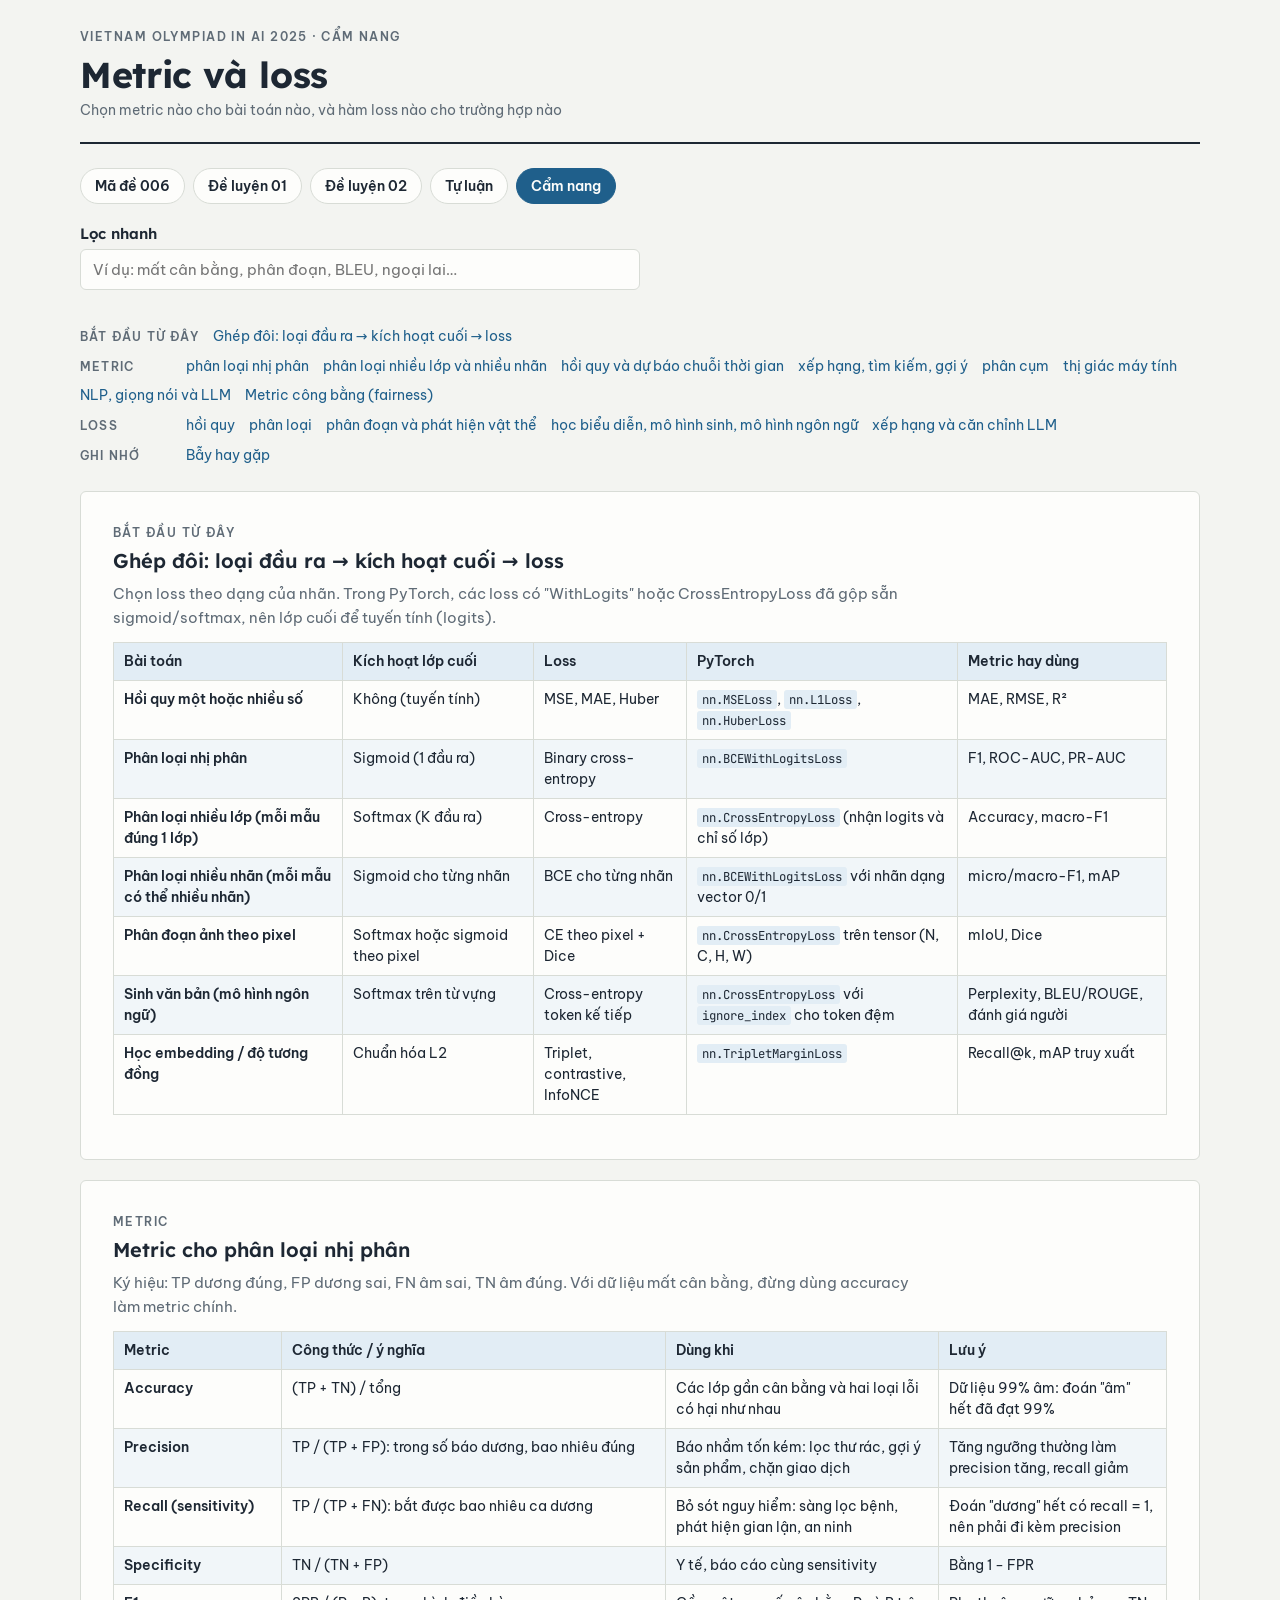
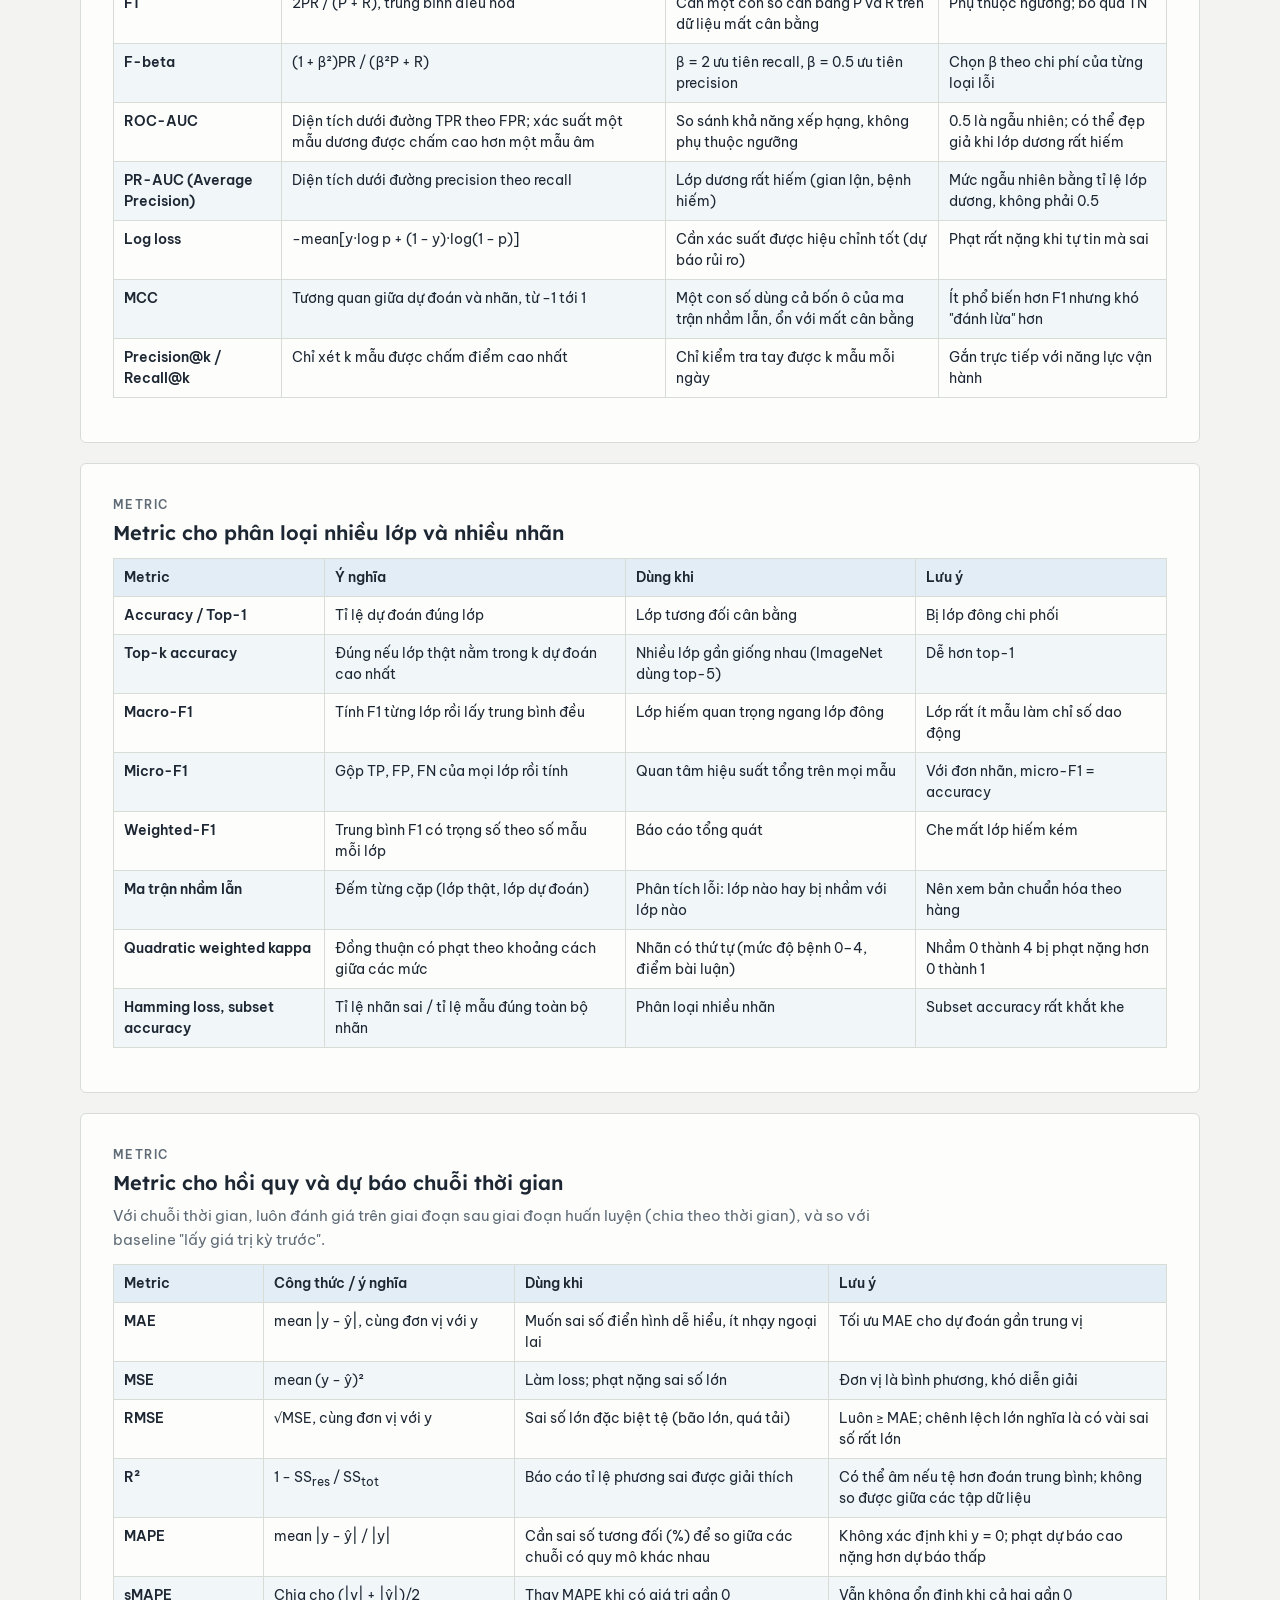
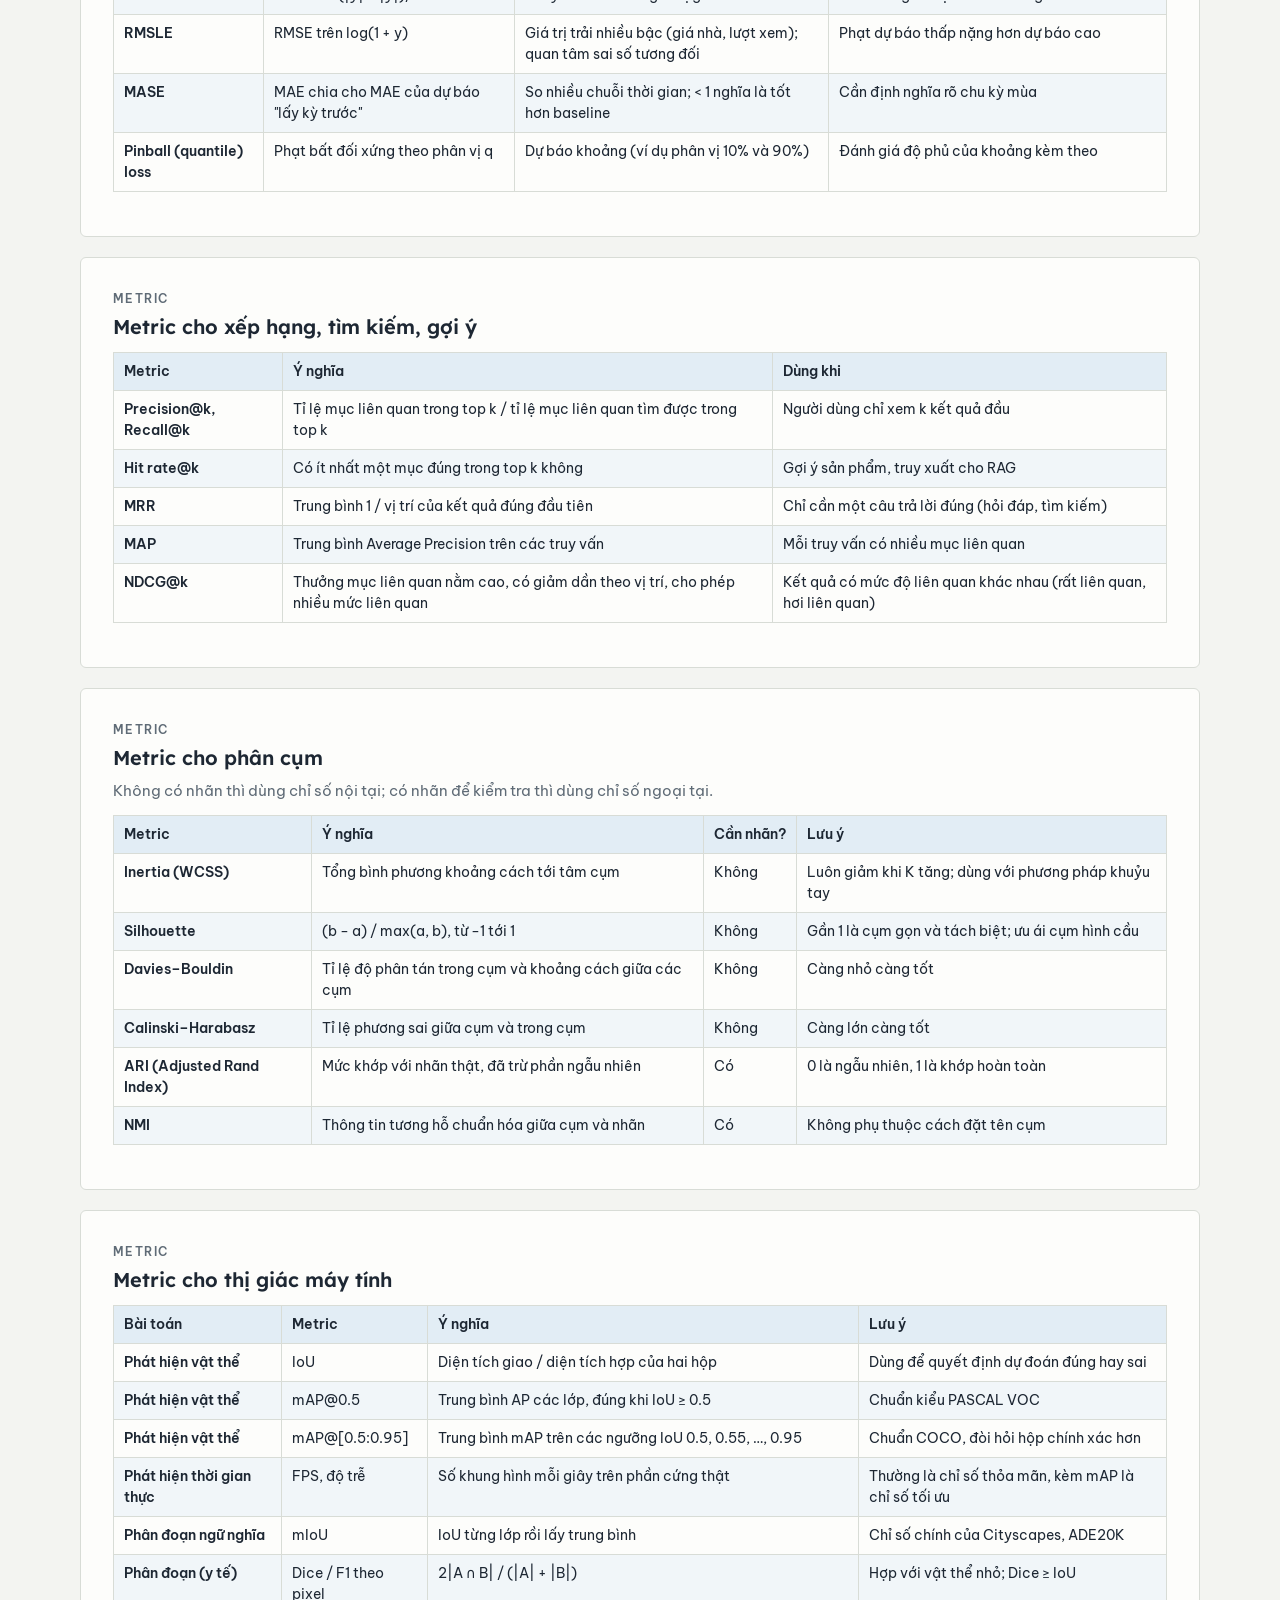
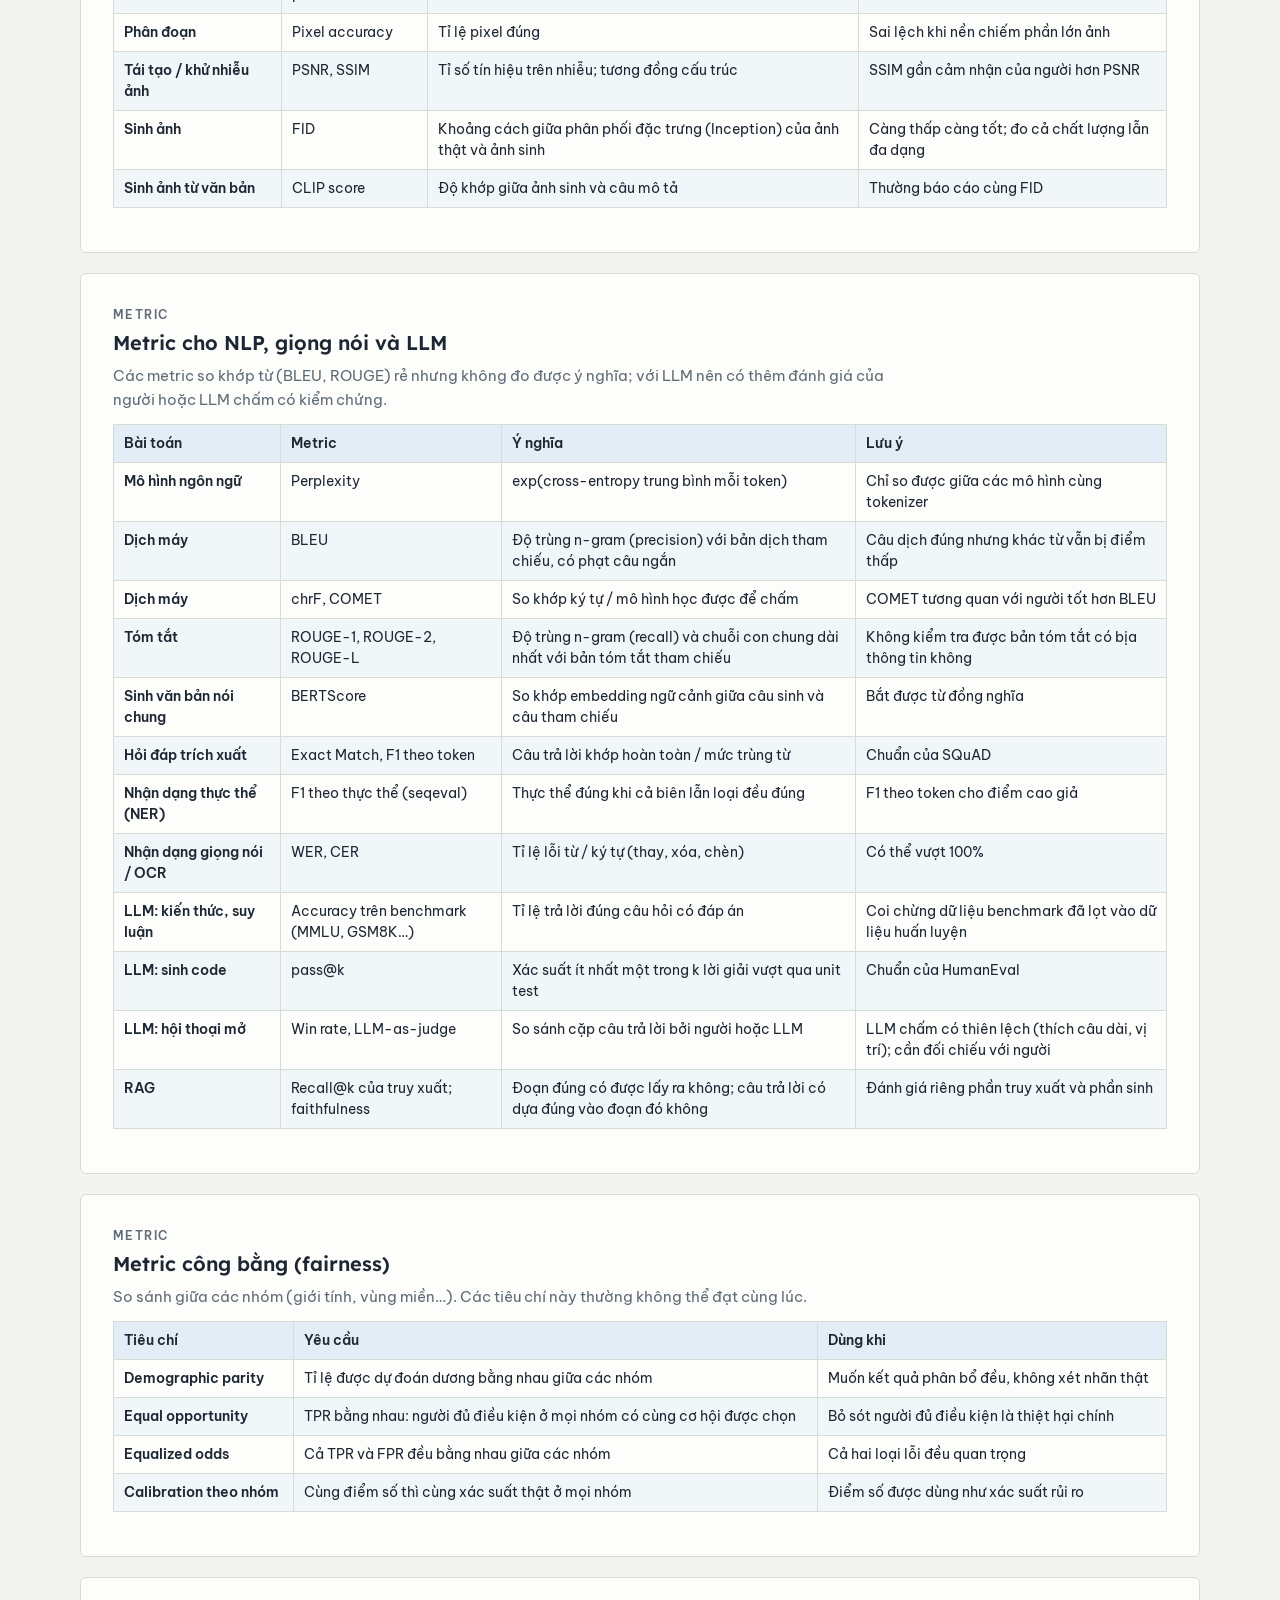
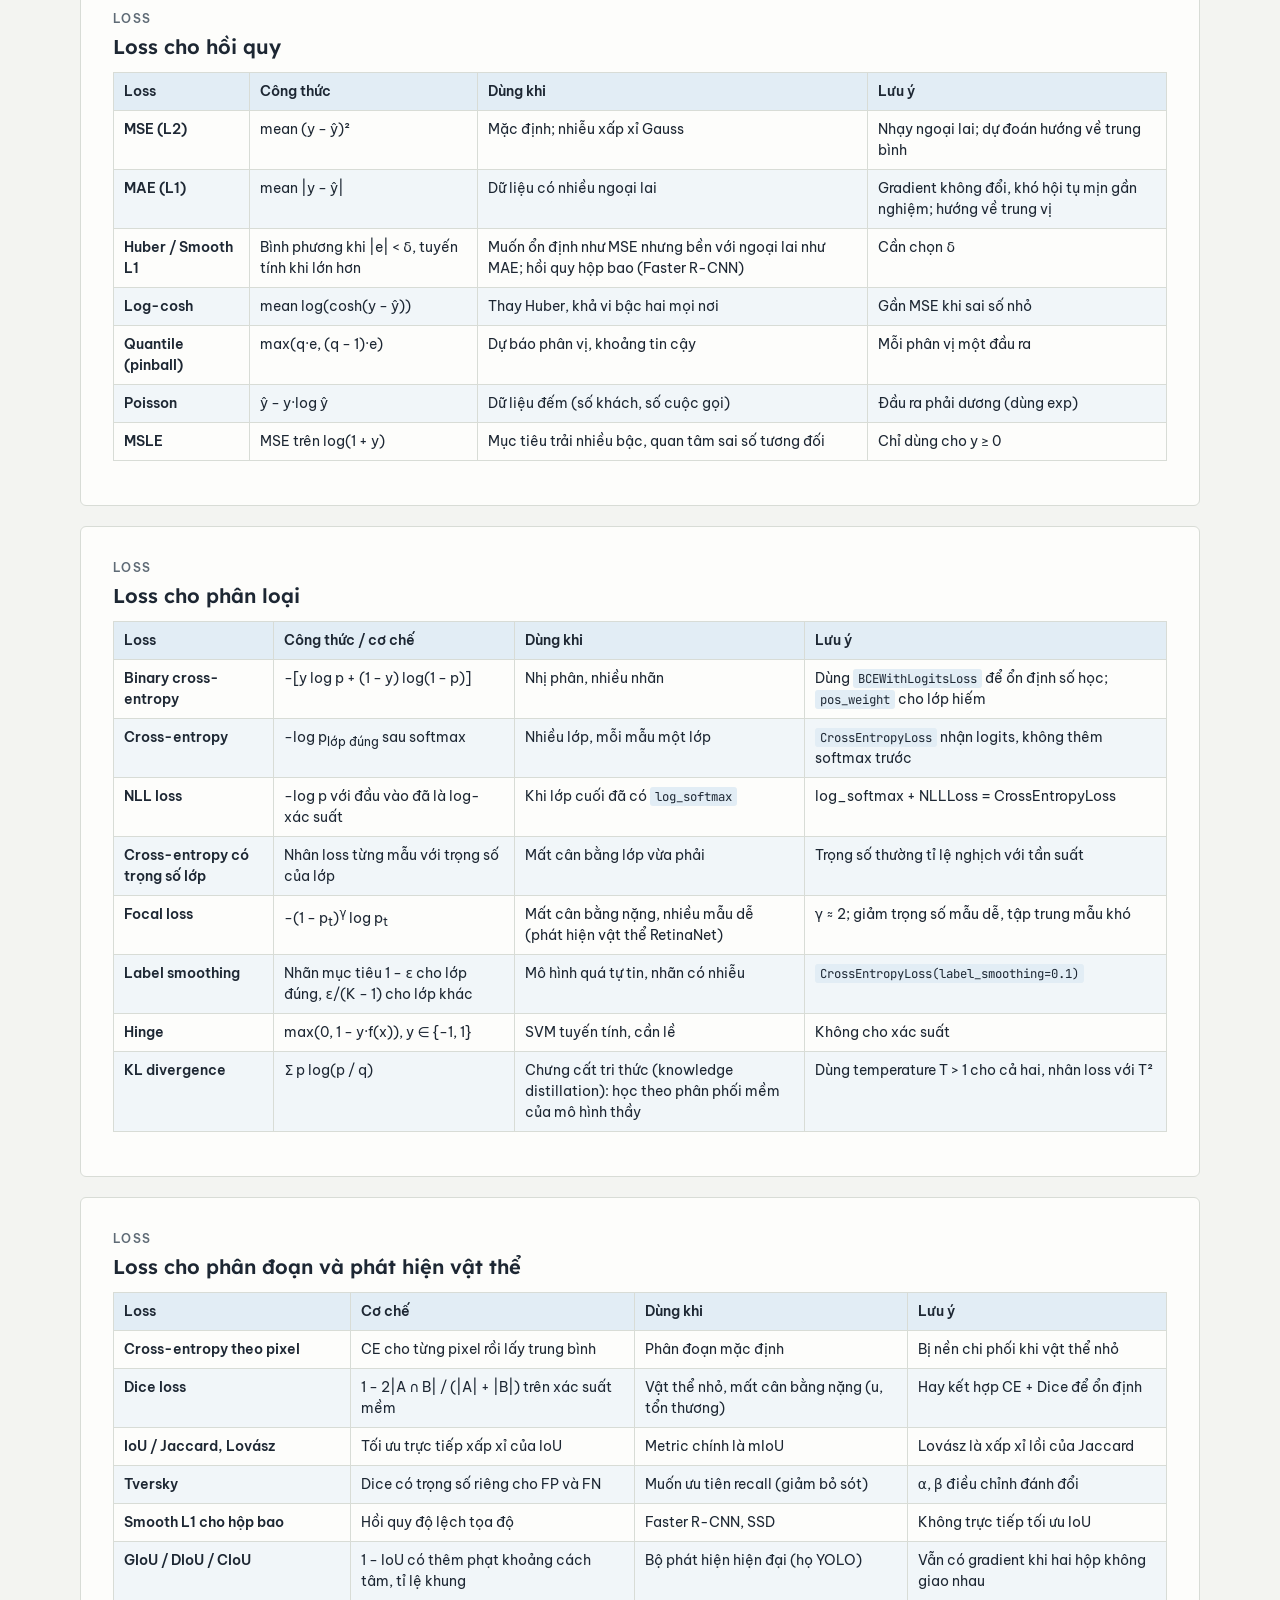
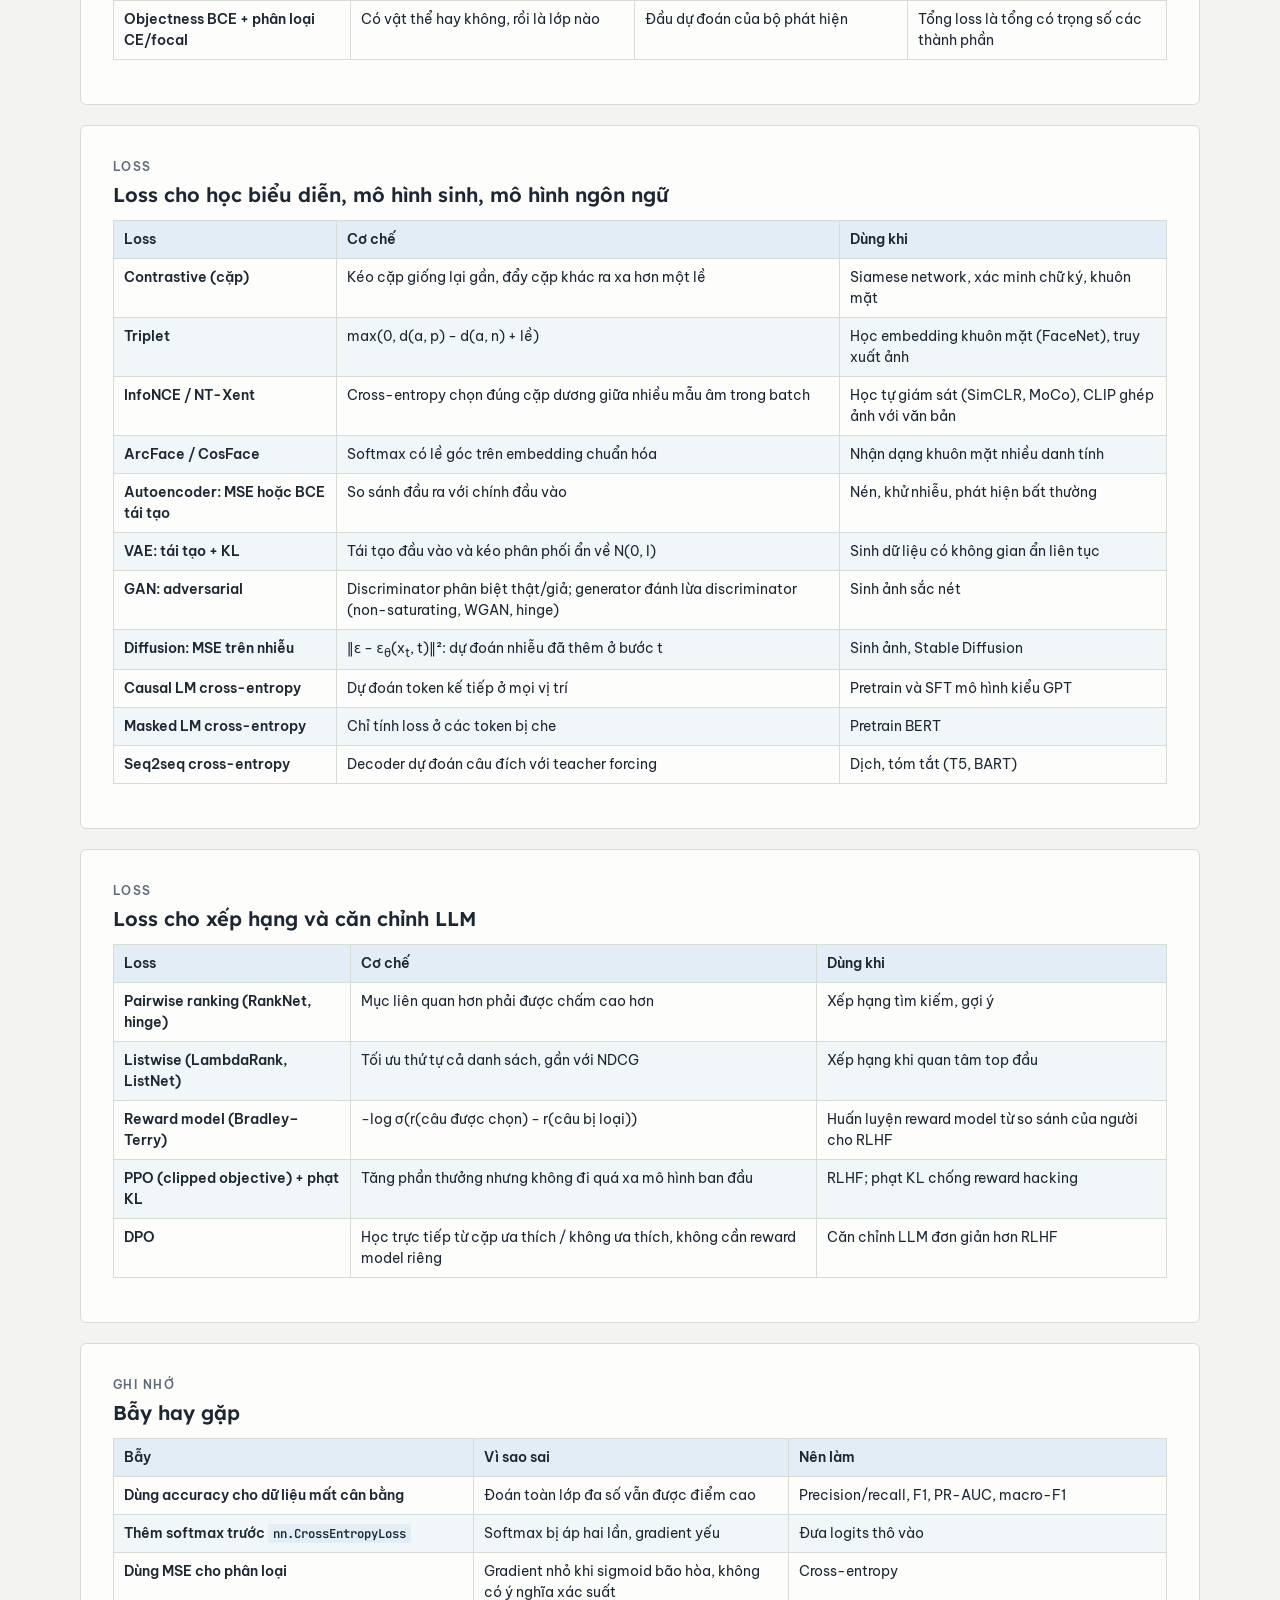
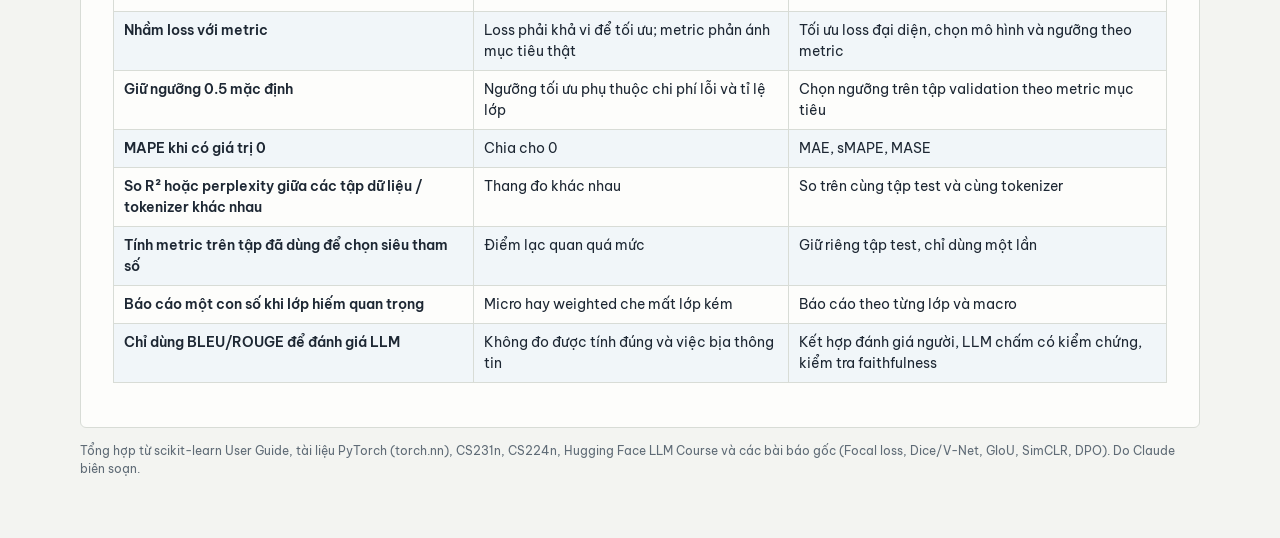
==== docs/camnang.html @ 3d844618 "Add metric and loss cheat sheet page docs/camnang.html lists which metric fits which task (binary an" ====
<!doctype html>
<html lang="vi">
<title>Cẩm nang metric và loss</title>
<meta charset="utf-8">
<meta name="viewport" content="width=device-width, initial-scale=1, viewport-fit=cover">
<link rel="preconnect" href="https://fonts.googleapis.com">
<link rel="preconnect" href="https://fonts.gstatic.com" crossorigin>
<link rel="stylesheet" href="https://fonts.googleapis.com/css2?family=Be+Vietnam+Pro:ital,wght@0,400;0,500;0,600;1,400&family=Lexend:wght@500;600;700&family=JetBrains+Mono:wght@400;600&display=swap">
<link rel="stylesheet" href="style.css">

<div class="wrap">
  <header class="top">
    <div>
      <div class="eyebrow">Vietnam Olympiad in AI 2025 · Cẩm nang</div>
      <h1>Metric và loss</h1>
      <p class="sub">Chọn metric nào cho bài toán nào, và hàm loss nào cho trường hợp nào</p>
    </div>
  </header>

  <nav class="exams" aria-label="Chọn trang">
    <a class="exam" href="index.html#006">Mã đề 006</a>
    <a class="exam" href="index.html#L01">Đề luyện 01</a>
    <a class="exam" href="index.html#L02">Đề luyện 02</a>
    <a class="exam" href="tuluan.html">Tự luận</a>
    <a class="exam essay-link" href="camnang.html" aria-current="page">Cẩm nang</a>
  </nav>

  <div class="cs-tools">
    <label class="label" for="filter">Lọc nhanh</label>
    <input id="filter" type="search" placeholder="Ví dụ: mất cân bằng, phân đoạn, BLEU, ngoại lai…" autocomplete="off">
    <p class="cs-count" id="count" aria-live="polite"></p>
  </div>

  <nav class="toc" id="toc" aria-label="Mục lục"></nav>
  <div id="sections"></div>
  <p class="note">Tổng hợp từ scikit-learn User Guide, tài liệu PyTorch (torch.nn), CS231n, CS224n, Hugging Face LLM Course và các bài báo gốc (Focal loss, Dice/V-Net, GIoU, SimCLR, DPO). Do Claude biên soạn.</p>
</div>

<script src="cheatsheet/data.js"></script>
<script>
(function () {
  var C = window.CHEAT || [];
  var $ = function (id) { return document.getElementById(id); };

  // Table of contents grouped by section group
  var groups = [];
  C.forEach(function (s) { if (groups.indexOf(s.group) === -1) groups.push(s.group); });
  $('toc').innerHTML = groups.map(function (g) {
    return '<div class="toc-row"><span class="toc-group">' + g + '</span>' +
      C.filter(function (s) { return s.group === g; }).map(function (s) {
        return '<a href="#' + s.id + '">' + s.title.replace(/^(Metric|Loss) cho /, '') + '</a>';
      }).join('') + '</div>';
  }).join('');

  $('sections').innerHTML = C.map(function (s) {
    return '<section class="card cs" id="' + s.id + '">' +
      '<div class="eyebrow">' + s.group + '</div><h2>' + s.title + '</h2>' +
      (s.intro ? '<p class="cs-intro">' + s.intro + '</p>' : '') +
      '<div class="tbl"><table><thead><tr>' + s.cols.map(function (c) { return '<th>' + c + '</th>'; }).join('') + '</tr></thead><tbody>' +
      s.rows.map(function (r) { return '<tr>' + r.map(function (c, i) { return i === 0 ? '<th scope="row">' + c + '</th>' : '<td>' + c + '</td>'; }).join('') + '</tr>'; }).join('') +
      '</tbody></table></div></section>';
  }).join('');

  function fold(t) { return t.toLowerCase().normalize('NFD').replace(/[̀-ͯ]/g, '').replace(/đ/g, 'd'); }
  var rows = Array.prototype.slice.call(document.querySelectorAll('.cs tbody tr'));
  rows.forEach(function (r) { r.dataset.text = fold(r.textContent); });

  function apply() {
    var q = fold($('filter').value.trim()), shown = 0;
    rows.forEach(function (r) { var ok = !q || r.dataset.text.indexOf(q) !== -1; r.hidden = !ok; if (ok) shown++; });
    Array.prototype.forEach.call(document.querySelectorAll('.cs'), function (sec) {
      sec.hidden = !!q && !sec.querySelector('tbody tr:not([hidden])');
    });
    $('toc').hidden = !!q;
    $('count').textContent = q ? (shown ? shown + ' dòng khớp' : 'Không có dòng nào khớp. Thử từ khóa ngắn hơn.') : '';
  }
  $('filter').addEventListener('input', apply);
})();
</script>
</html>
---- docs/style.css ----
/* Layout: question sheet on the left, OMR-style answer sheet (phiếu trả lời) docked on the right; stacks on phones. */
:root {
  --bg: #f3f4f1;
  --paper: #fdfdfb;
  --ink: #1d2733;
  --muted: #5f6b76;
  --line: #d8dcd6;
  --accent: #1f5f8b;
  --accent-soft: #e2edf5;
  --ok: #1e7a4c;
  --ok-soft: #e0f2e8;
  --bad: #b3362f;
  --bad-soft: #f8e3e0;
  --warn: #a8660b;
  --warn-soft: #f8ecd7;
  --figure: #ffffff;
  --font-display: "Lexend", "Be Vietnam Pro", system-ui, sans-serif;
  --font-body: "Be Vietnam Pro", system-ui, -apple-system, "Segoe UI", sans-serif;
  --font-mono: "JetBrains Mono", ui-monospace, "SFMono-Regular", Menlo, monospace;
}
@media (prefers-color-scheme: dark) {
  :root:not([data-theme="light"]) {
    --bg: #12171c; --paper: #1a2128; --ink: #e4e8ea; --muted: #97a3ad; --line: #2e3842;
    --accent: #6fb0dd; --accent-soft: #1d3446; --ok: #5cc68d; --ok-soft: #173326;
    --bad: #f07f76; --bad-soft: #3a1f1d; --warn: #e2a64b; --warn-soft: #3a2c16; --figure: #f4f4f2; color-scheme: dark;
  }
}
:root[data-theme="dark"] {
  --bg: #12171c; --paper: #1a2128; --ink: #e4e8ea; --muted: #97a3ad; --line: #2e3842;
  --accent: #6fb0dd; --accent-soft: #1d3446; --ok: #5cc68d; --ok-soft: #173326;
  --bad: #f07f76; --bad-soft: #3a1f1d; --warn: #e2a64b; --warn-soft: #3a2c16; --figure: #f4f4f2; color-scheme: dark;
}
* { box-sizing: border-box; }
[hidden] { display: none !important; }
img { max-width: 100%; }
body {
  margin: 0; background: var(--bg); color: var(--ink);
  font: 16px/1.6 var(--font-body);
  padding-inline: 16px; padding-block: 0 48px;
}
.wrap { max-width: 1120px; margin: 0 auto; }

header.top {
  display: flex; flex-wrap: wrap; align-items: flex-end; justify-content: space-between; gap: 16px;
  padding-block: 28px 20px; border-bottom: 2px solid var(--ink); margin-bottom: 24px;
}
.eyebrow { font: 600 12px/1.5 var(--font-body); letter-spacing: .12em; text-transform: uppercase; color: var(--muted); }
h1 { font: 700 clamp(26px, 4vw, 36px)/1.15 var(--font-display); margin: 8px 0 4px; text-wrap: balance; letter-spacing: -.01em; }
.sub { color: var(--muted); font-size: 14px; margin: 0; }
.stats { display: flex; gap: 20px; font-variant-numeric: tabular-nums; }
.stat { display: grid; gap: 2px; }
.stat b { font: 600 24px/1 var(--font-display); }
.stat span { font-size: 12px; color: var(--muted); letter-spacing: .04em; }
.stat.ok b { color: var(--ok); } .stat.bad b { color: var(--bad); }

.layout { display: grid; grid-template-columns: minmax(0, 1fr) 300px; gap: 28px; align-items: start; }
@media (max-width: 860px) { .layout { grid-template-columns: minmax(0, 1fr); } }

/* Question */
.card { background: var(--paper); border: 1px solid var(--line); border-radius: 6px; padding: clamp(18px, 3vw, 32px); min-width: 0; }
.qhead { display: flex; align-items: baseline; justify-content: space-between; gap: 12px; margin-bottom: 14px; }
.qnum { font: 700 22px/1 var(--font-display); color: var(--accent); }
.qnum small { font: 500 14px var(--font-body); color: var(--muted); margin-left: 6px; }
.qtext { font-size: 17px; max-width: 68ch; }
.qtext ol, .qtext ul { padding-left: 1.4em; margin: .5em 0; }
.qtext figure { margin: 14px 0; }
.qtext img, .opt img { display: block; background: var(--figure); border-radius: 4px; padding: 6px; max-width: 100%; height: auto; }
.qtext pre { font: 14px/1.5 var(--font-mono); background: var(--accent-soft); padding: 12px 14px; border-radius: 4px; overflow-x: auto; }
code { font-family: var(--font-mono); font-size: .88em; background: var(--accent-soft); padding: 1px 5px; border-radius: 3px; }
.formula { text-align: center; font-size: 18px; margin: 12px 0; }
.frac { display: inline-flex; flex-direction: column; vertical-align: middle; text-align: center; font-size: .9em; margin: 0 2px; }
.frac > span:first-child { border-bottom: 1px solid currentColor; padding: 0 3px; }
.tbl { overflow-x: auto; margin: 12px 0; }
table { border-collapse: collapse; font-variant-numeric: tabular-nums; font-size: 15px; }
th, td { border: 1px solid var(--line); padding: 5px 12px; text-align: center; }
th { background: var(--accent-soft); font-weight: 600; }

.opts { display: grid; gap: 10px; margin-top: 20px; }
.opt {
  display: grid; grid-template-columns: 34px minmax(0, 1fr); gap: 12px; align-items: start;
  width: 100%; text-align: left; font: inherit; color: inherit; cursor: pointer;
  background: var(--paper); border: 1.5px solid var(--line); border-radius: 6px; padding: 10px 14px;
  transition: border-color .15s, background-color .15s;
}
.opt:hover:not(:disabled) { border-color: var(--accent); }
.opt:focus-visible { outline: 3px solid var(--accent); outline-offset: 2px; }
.opt:disabled { cursor: default; }
.bubble {
  width: 30px; height: 30px; border-radius: 50%; border: 1.5px solid var(--muted);
  display: grid; place-items: center; font: 600 14px var(--font-display); color: var(--muted);
}
.opt .body { padding-top: 3px; min-width: 0; }
.opt.correct { border-color: var(--ok); background: var(--ok-soft); }
.opt.correct .bubble { background: var(--ok); border-color: var(--ok); color: var(--paper); }
.opt.wrong { border-color: var(--bad); background: var(--bad-soft); }
.opt.wrong .bubble { background: var(--bad); border-color: var(--bad); color: var(--paper); }
.opt.dim { opacity: .55; }
.opt.picked { border-color: var(--accent); background: var(--accent-soft); }
.opt.picked .bubble { background: var(--accent); border-color: var(--accent); color: var(--paper); }
.opt.missed { border-style: dashed; background: transparent; }
.opt.missed .bubble { background: transparent; color: var(--ok); }
.opt .tag { display: block; font-size: 12px; font-weight: 600; color: var(--ok); margin-top: 2px; }
.multi-hint { font-size: 14px; color: var(--muted); margin: 16px 0 -8px; }
.submit-row { display: flex; justify-content: flex-end; margin-top: 12px; }
.verdict.part h3 { color: var(--warn); }
.cell.part { background: var(--warn); border-color: var(--warn); color: var(--paper); }
.legend .lpart { background: var(--warn); border-color: var(--warn); }

.verdict { margin-top: 20px; border-top: 1px dashed var(--line); padding-top: 18px; }
.verdict h3 { font: 600 17px/1.3 var(--font-display); margin: 0 0 8px; display: flex; align-items: center; gap: 8px; }
.verdict.ok h3 { color: var(--ok); } .verdict.bad h3 { color: var(--bad); }
.verdict .ans { font-weight: 600; }
.verdict p { margin: 0; max-width: 68ch; }
.verdict p.src { margin-top: 10px; font-size: 13px; color: var(--muted); }
.exams { display: flex; flex-wrap: wrap; gap: 8px; margin-bottom: 20px; }
.exam {
  font: 600 14px var(--font-body); padding: 8px 14px; border-radius: 999px; cursor: pointer;
  border: 1.5px solid var(--line); background: var(--paper); color: var(--ink);
}
.exam:hover { border-color: var(--accent); }
.exam[aria-pressed="true"] { background: var(--accent); border-color: var(--accent); color: var(--paper); }
.exam:focus-visible { outline: 3px solid var(--accent); outline-offset: 2px; }

.nav { display: flex; flex-wrap: wrap; justify-content: space-between; gap: 10px; margin-top: 24px; }
.btn {
  font: 600 14px var(--font-body); padding: 10px 18px; border-radius: 6px; cursor: pointer;
  border: 1.5px solid var(--ink); background: transparent; color: var(--ink);
}
.btn.primary { background: var(--ink); color: var(--paper); }
.btn:disabled { opacity: .35; cursor: default; }
.btn:focus-visible { outline: 3px solid var(--accent); outline-offset: 2px; }
.hint { font-size: 12px; color: var(--muted); margin-top: 14px; }
kbd { font: 600 11px var(--font-mono); border: 1px solid var(--line); border-bottom-width: 2px; border-radius: 3px; padding: 0 4px; }

/* Answer sheet */
aside.sheet { position: sticky; top: calc(env(safe-area-inset-top, 0px) + 16px); background: var(--paper); border: 1px solid var(--line); border-radius: 6px; padding: 18px; }
@media (max-width: 860px) { aside.sheet { position: static; } }
.sheet h2 { font: 600 15px var(--font-display); margin: 0 0 4px; }
.sheet .sub { margin-bottom: 12px; }
.grid { display: grid; grid-template-columns: repeat(10, minmax(0, 1fr)); gap: 4px; }
.cell {
  aspect-ratio: 1; max-width: 100%; border-radius: 50%; border: 1.2px solid var(--line); background: transparent;
  font: 500 10px/1 var(--font-mono); color: var(--muted); cursor: pointer; padding: 0;
  font-variant-numeric: tabular-nums;
}
.cell:hover { border-color: var(--accent); color: var(--ink); }
.cell:focus-visible { outline: 2px solid var(--accent); outline-offset: 1px; }
.cell.ok { background: var(--ok); border-color: var(--ok); color: var(--paper); }
.cell.bad { background: var(--bad); border-color: var(--bad); color: var(--paper); }
.cell.cur { box-shadow: 0 0 0 2px var(--paper), 0 0 0 4px var(--accent); }
.cell.hide { opacity: .15; }
.legend { display: flex; flex-wrap: wrap; gap: 12px; font-size: 12px; color: var(--muted); margin-top: 12px; }
.legend i { display: inline-block; width: 10px; height: 10px; border-radius: 50%; margin-right: 5px; vertical-align: -1px; border: 1px solid var(--line); }
.legend .lok { background: var(--ok); border-color: var(--ok); } .legend .lbad { background: var(--bad); border-color: var(--bad); }
.tools { display: grid; gap: 8px; margin-top: 16px; }
.tools label { display: flex; gap: 8px; align-items: center; font-size: 14px; cursor: pointer; }
.tools .btn { width: 100%; }
.confirm { display: grid; gap: 8px; font-size: 13px; background: var(--bad-soft); padding: 10px; border-radius: 6px; }
.confirm div { display: flex; gap: 8px; }
.confirm .btn { padding: 6px 10px; }
.note { font-size: 12px; color: var(--muted); margin-top: 14px; line-height: 1.5; }
@media (prefers-reduced-motion: reduce) { * { transition: none !important; } }
.exam-group { display: contents; }
a.exam { text-decoration: none; display: inline-flex; align-items: center; }
.essay-link { border-style: dashed; }

/* Essay page */
.exam[aria-current="page"] { background: var(--accent); border-color: var(--accent); color: var(--paper); border-style: solid; }
.qhead .time { font-size: 13px; color: var(--muted); }
.etitle { font: 600 21px/1.3 var(--font-display); margin: 0 0 10px; text-wrap: balance; }
.label { display: block; font: 600 15px var(--font-display); margin: 22px 0 8px; }
.label .score { color: var(--accent); margin-left: 6px; }
.tasks { margin: 0; padding-left: 1.4em; display: grid; gap: 4px; max-width: 68ch; }
textarea {
  width: 100%; font: 15px/1.6 var(--font-body); color: var(--ink); background: var(--bg);
  border: 1.5px solid var(--line); border-radius: 6px; padding: 12px 14px; resize: vertical; min-height: 220px;
}
textarea:focus-visible { outline: 3px solid var(--accent); outline-offset: 1px; border-color: var(--accent); }
.meta { display: flex; justify-content: space-between; gap: 12px; font-size: 13px; color: var(--muted); margin-top: 6px; font-variant-numeric: tabular-nums; }
.reveal { border-top: 1px dashed var(--line); margin-top: 20px; }
.rubric { list-style: none; padding: 0; margin: 0; display: grid; gap: 8px; }
.rubric li { display: grid; grid-template-columns: 22px minmax(0, 1fr); gap: 10px; align-items: start; background: var(--accent-soft); border-radius: 6px; padding: 10px 12px; }
.rubric input { width: 18px; height: 18px; margin: 3px 0 0; accent-color: var(--accent); }
.rubric label { cursor: pointer; font-size: 15px; }
.model { max-width: 68ch; }
.model h4 { font: 600 15px var(--font-display); margin: 16px 0 4px; color: var(--accent); }
.model p { margin: 0; }
.reveal .src { font-size: 13px; color: var(--muted); margin-top: 14px; }
.elist { list-style: none; padding: 0; margin: 0; display: grid; gap: 6px; }
.eitem {
  width: 100%; text-align: left; display: grid; gap: 2px; padding: 8px 10px; cursor: pointer;
  font: inherit; color: var(--ink); background: transparent; border: 1.5px solid var(--line); border-radius: 6px;
}
.eitem:hover { border-color: var(--accent); }
.eitem:focus-visible { outline: 2px solid var(--accent); outline-offset: 1px; }
.eitem.cur { border-color: var(--accent); background: var(--accent-soft); }
.ename { font-size: 14px; font-weight: 500; }
.estate { font-size: 12px; color: var(--muted); }

/* Cheat sheet page */
.cs-tools { display: grid; gap: 6px; max-width: 560px; margin-bottom: 16px; }
.cs-tools .label { margin: 0; }
.cs-tools input {
  font: 15px var(--font-body); color: var(--ink); background: var(--paper);
  border: 1.5px solid var(--line); border-radius: 6px; padding: 10px 12px; width: 100%;
}
.cs-tools input:focus-visible { outline: 3px solid var(--accent); outline-offset: 1px; border-color: var(--accent); }
.cs-count { margin: 0; font-size: 13px; color: var(--muted); min-height: 1em; }
.toc { display: grid; gap: 8px; margin-bottom: 24px; }
.toc-row { display: flex; flex-wrap: wrap; gap: 6px 14px; align-items: baseline; font-size: 14px; }
.toc-group { font: 600 12px var(--font-body); letter-spacing: .1em; text-transform: uppercase; color: var(--muted); min-width: 92px; }
.toc a { color: var(--accent); text-decoration: none; }
.toc a:hover { text-decoration: underline; }
#sections { display: grid; gap: 20px; }
.cs { scroll-margin-top: 16px; }
.cs h2 { font: 600 20px/1.3 var(--font-display); margin: 6px 0 8px; text-wrap: balance; }
.cs-intro { margin: 0 0 6px; color: var(--muted); font-size: 15px; max-width: 80ch; }
.cs table { width: 100%; font-size: 14px; min-width: 640px; }
.cs th, .cs td { text-align: left; vertical-align: top; padding: 8px 10px; line-height: 1.5; }
.cs thead th { white-space: nowrap; }
.cs tbody th { font-weight: 600; background: transparent; min-width: 120px; }
.cs tbody tr:nth-child(even) { background: color-mix(in srgb, var(--accent-soft) 45%, transparent); }
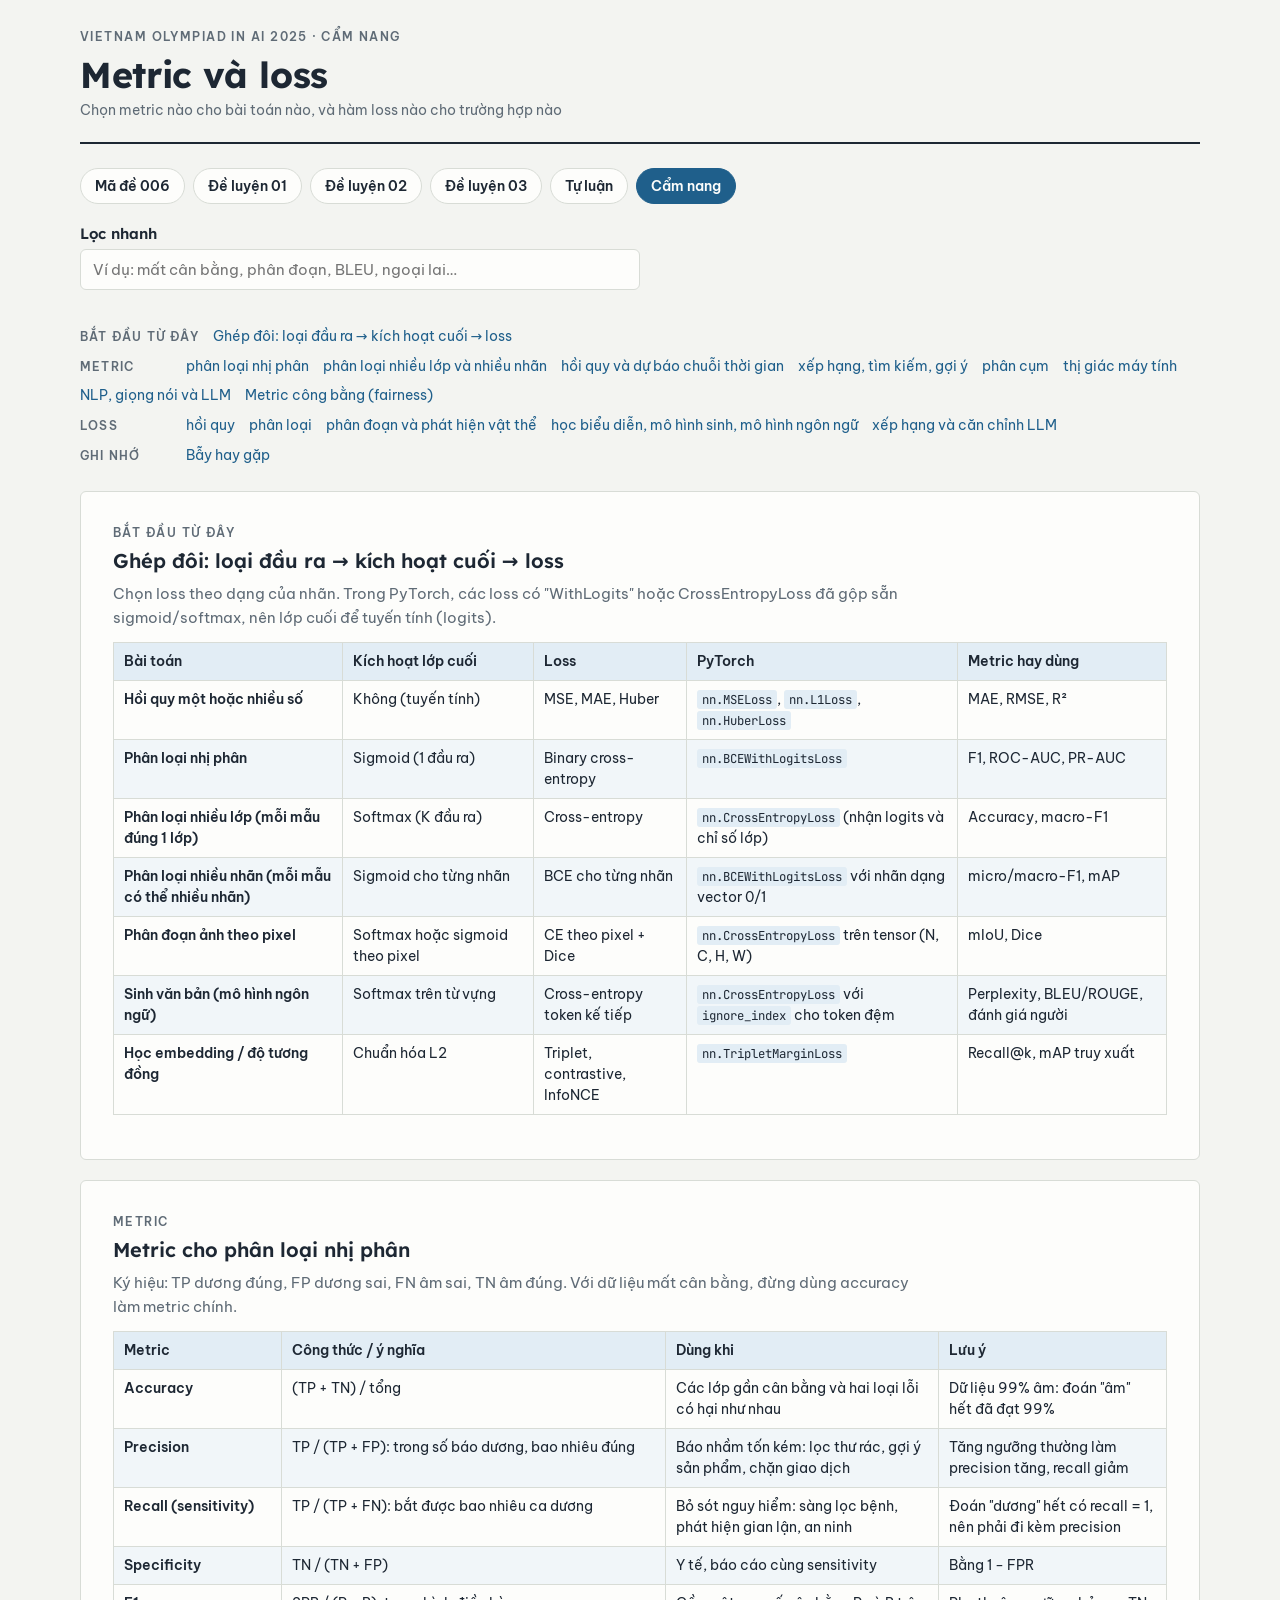
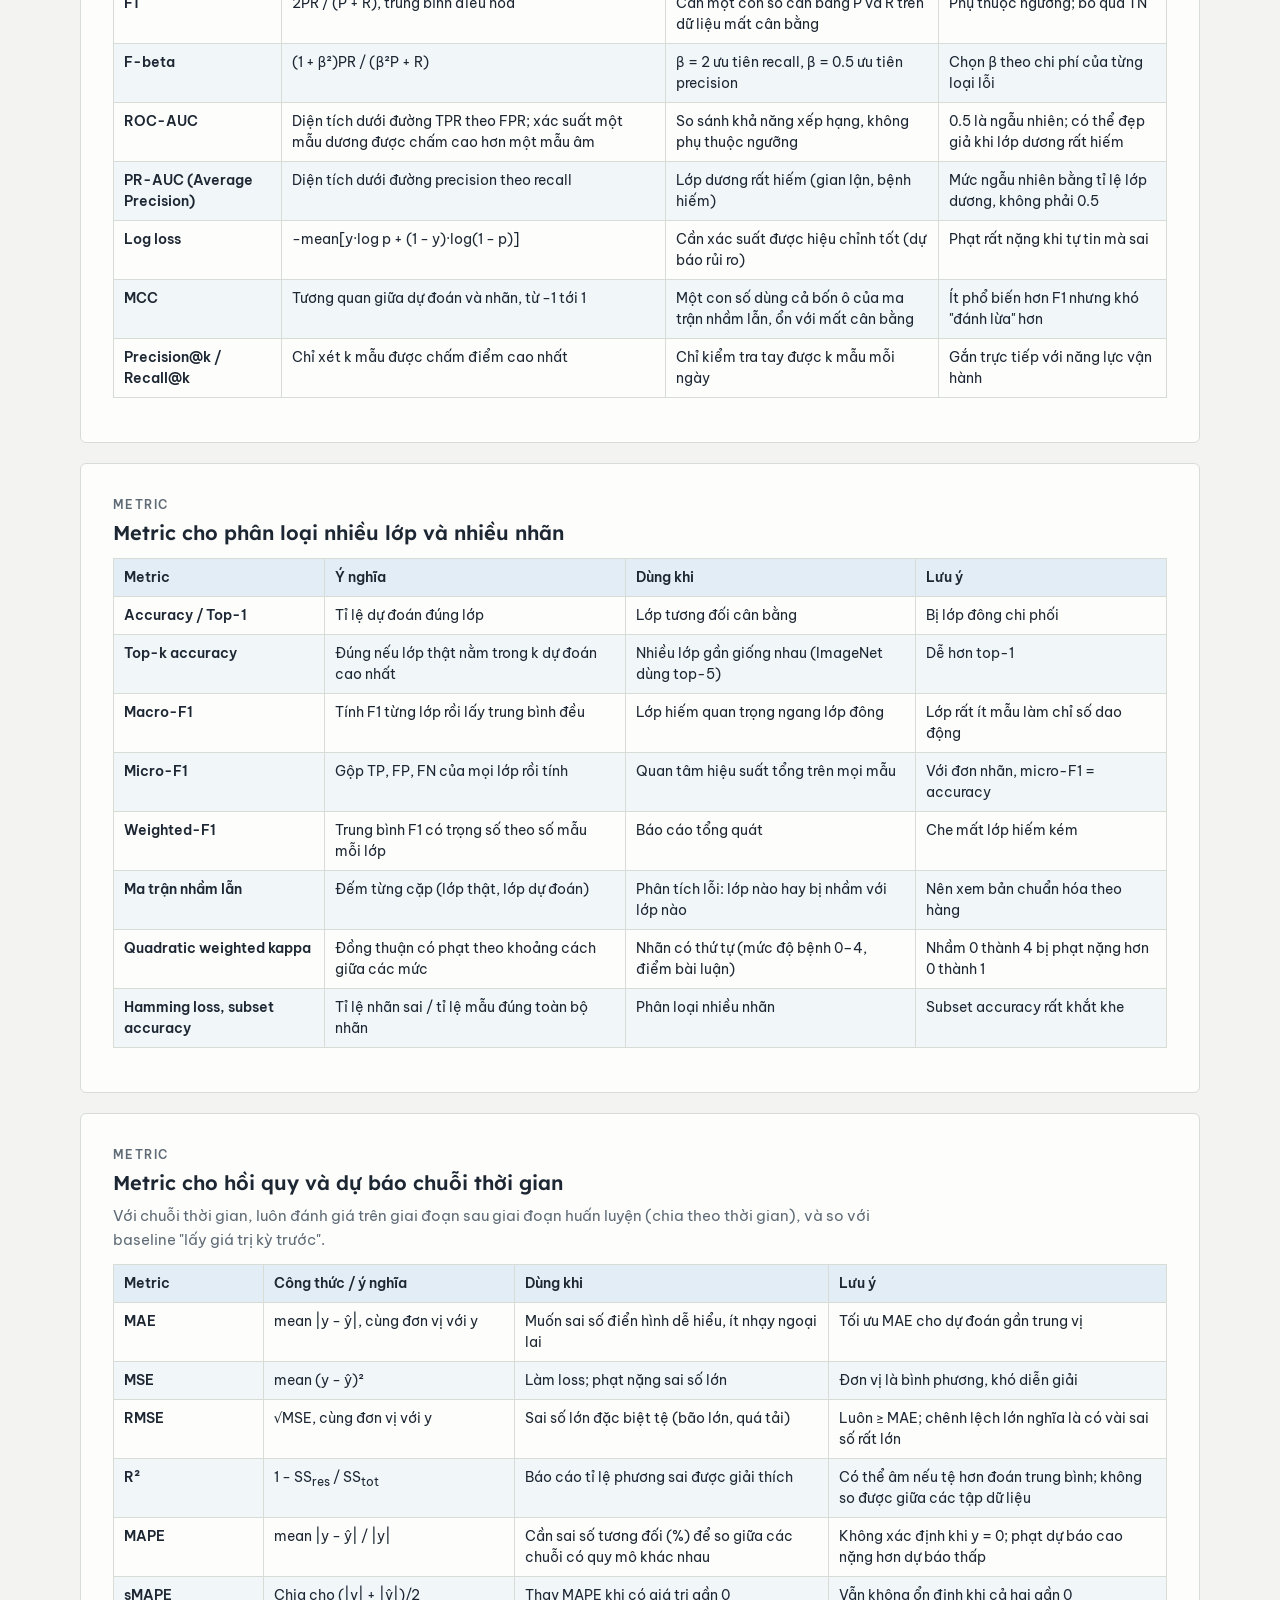
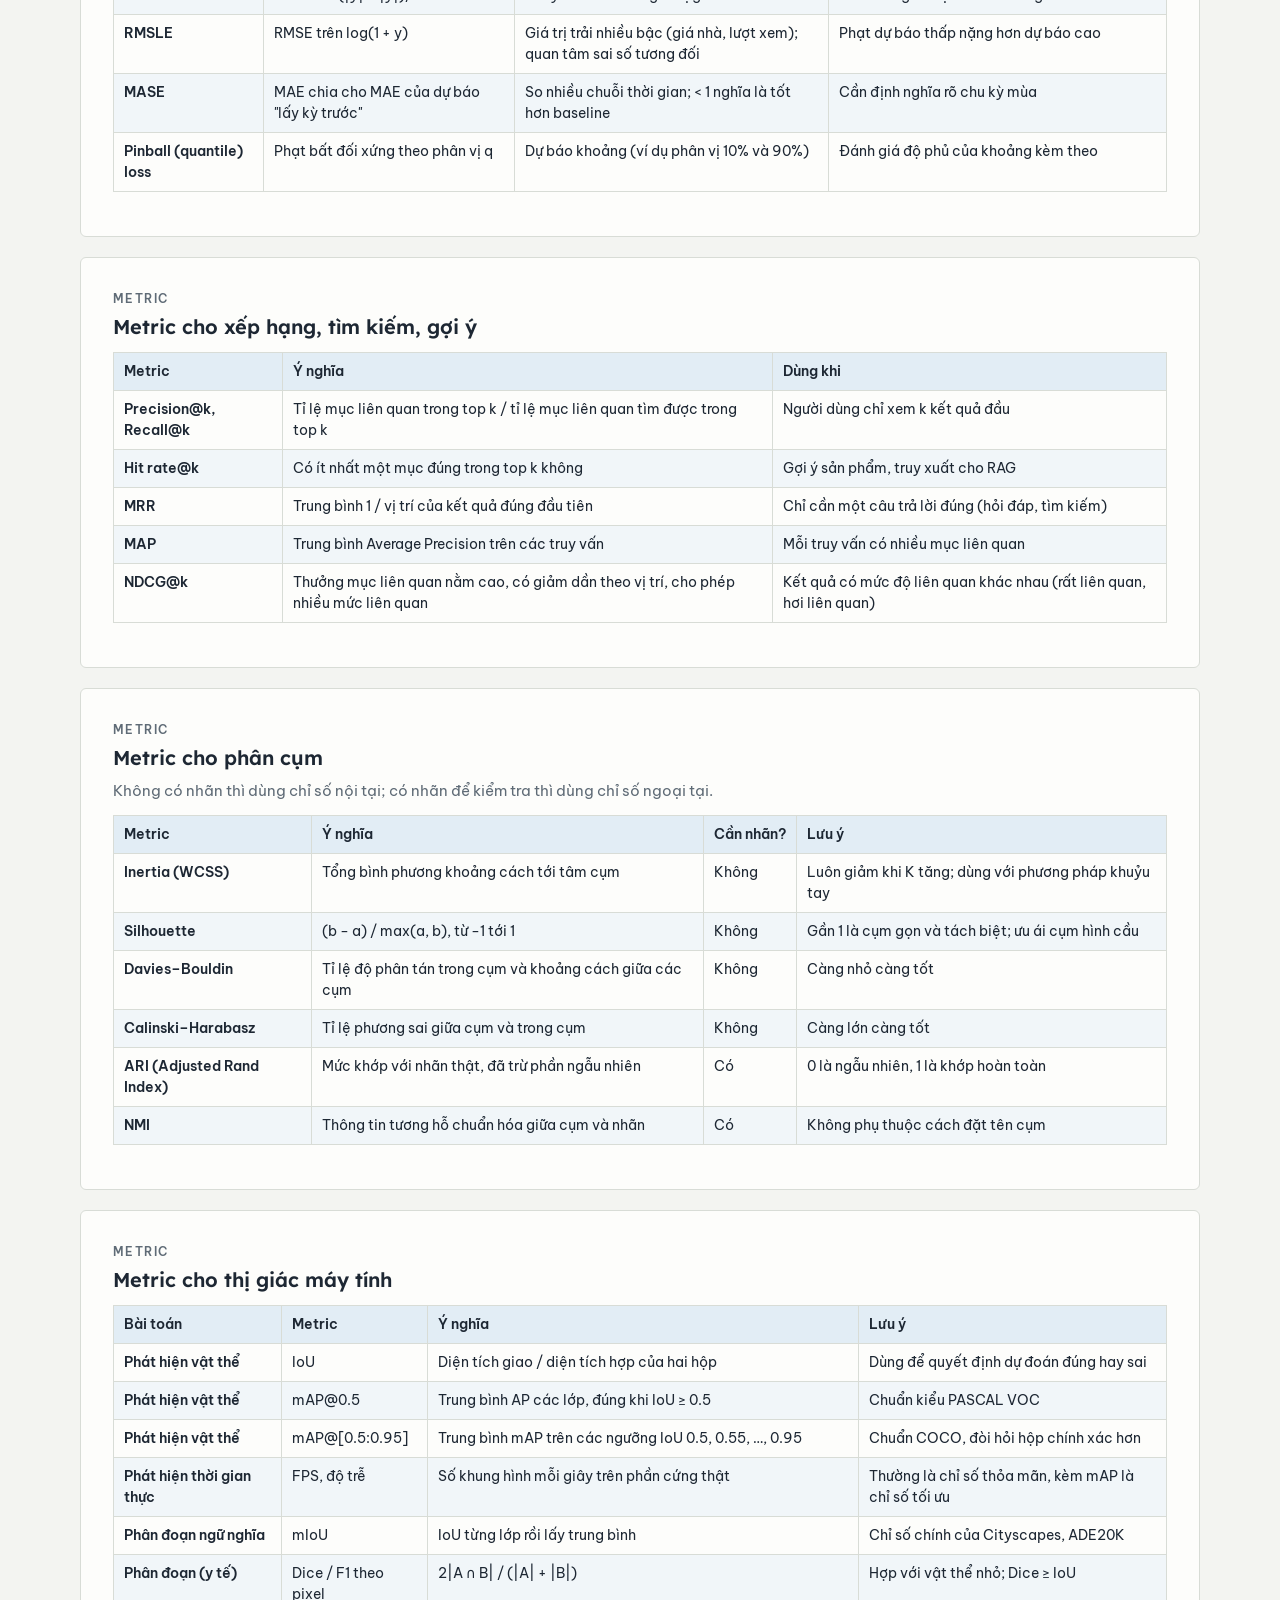
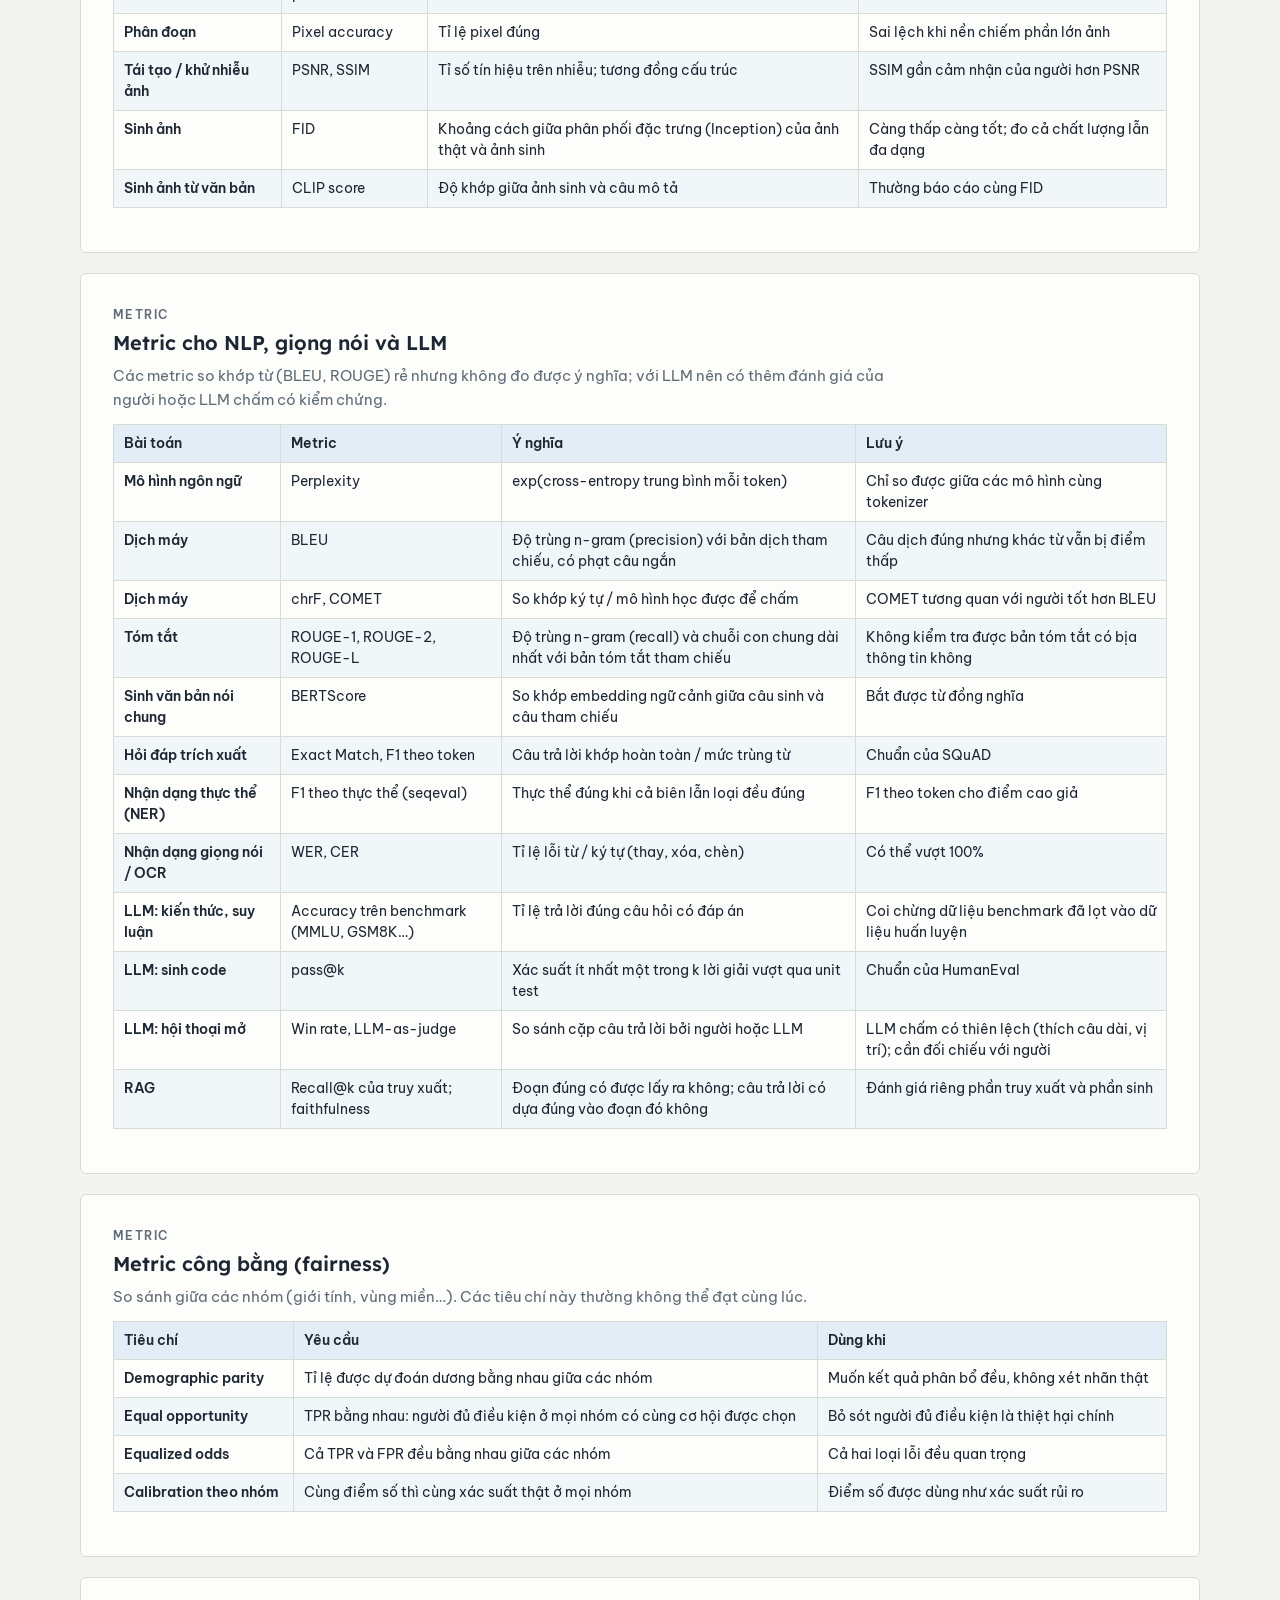
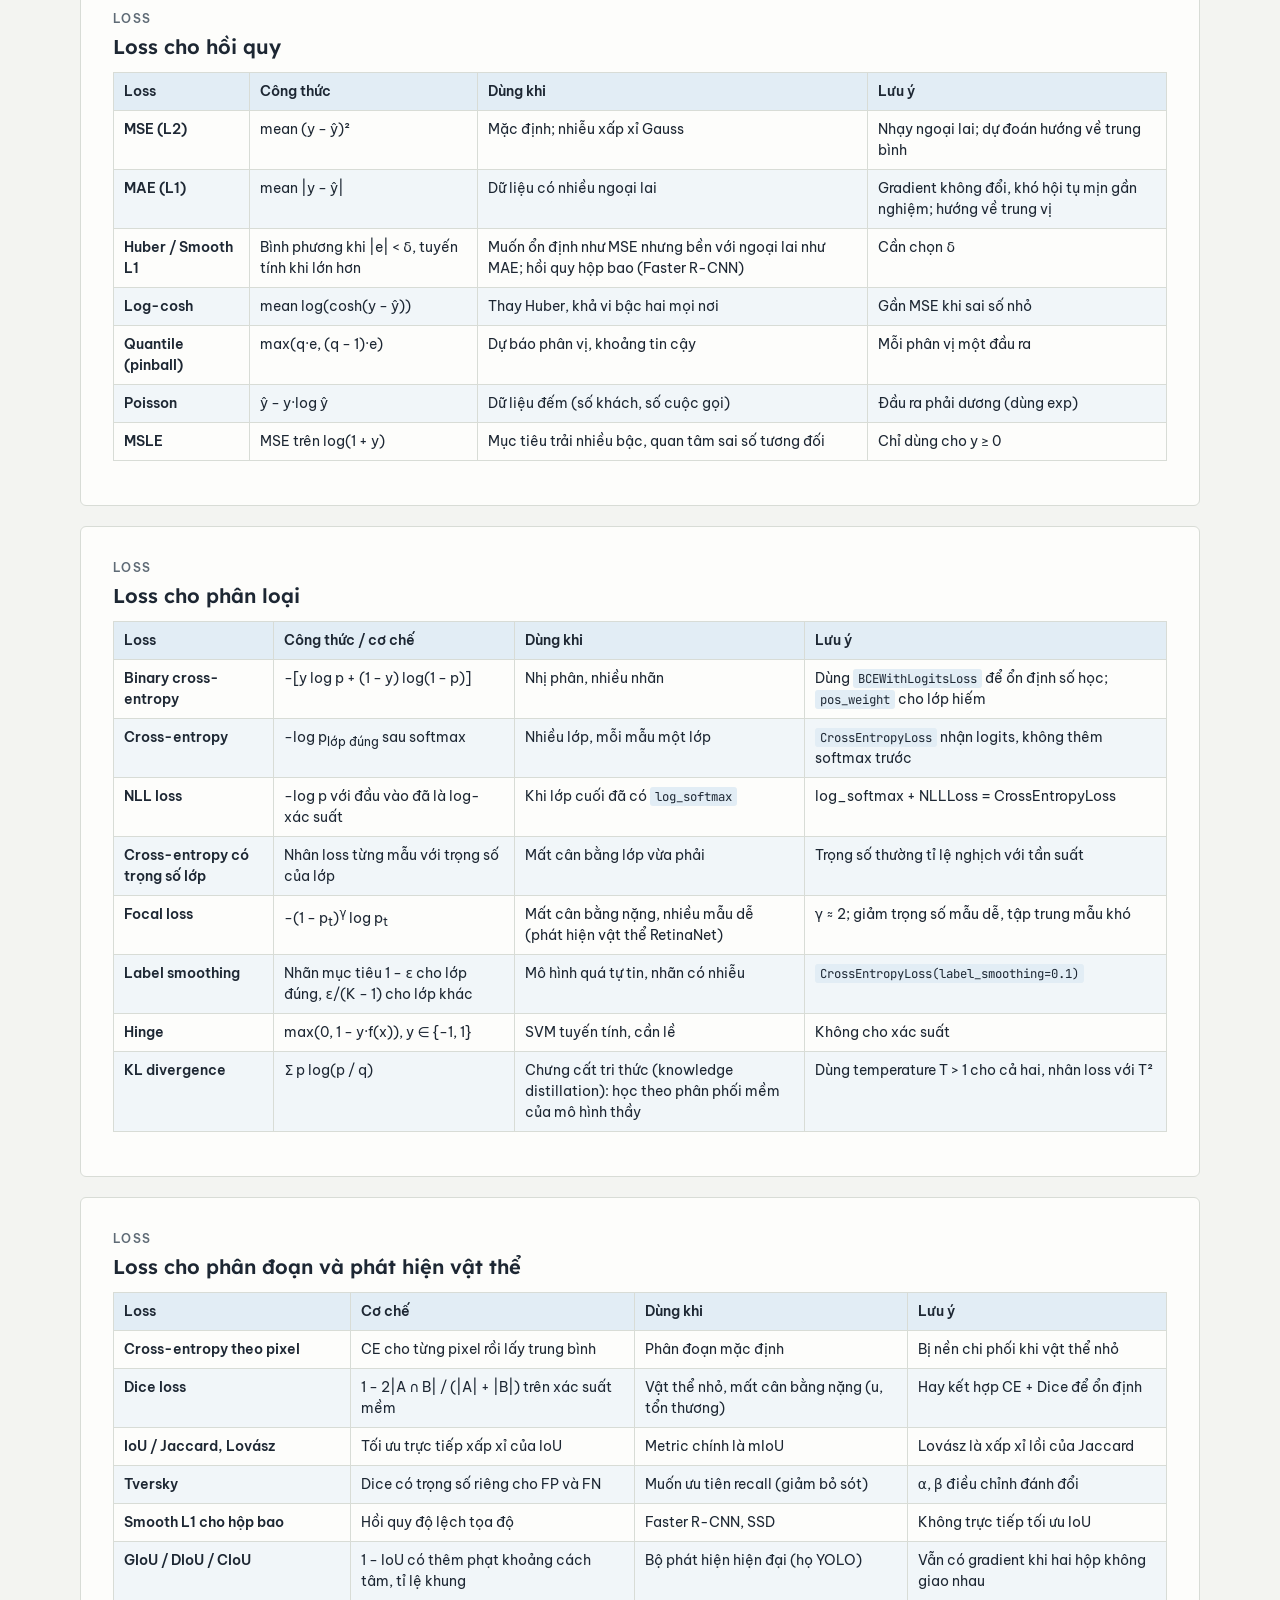
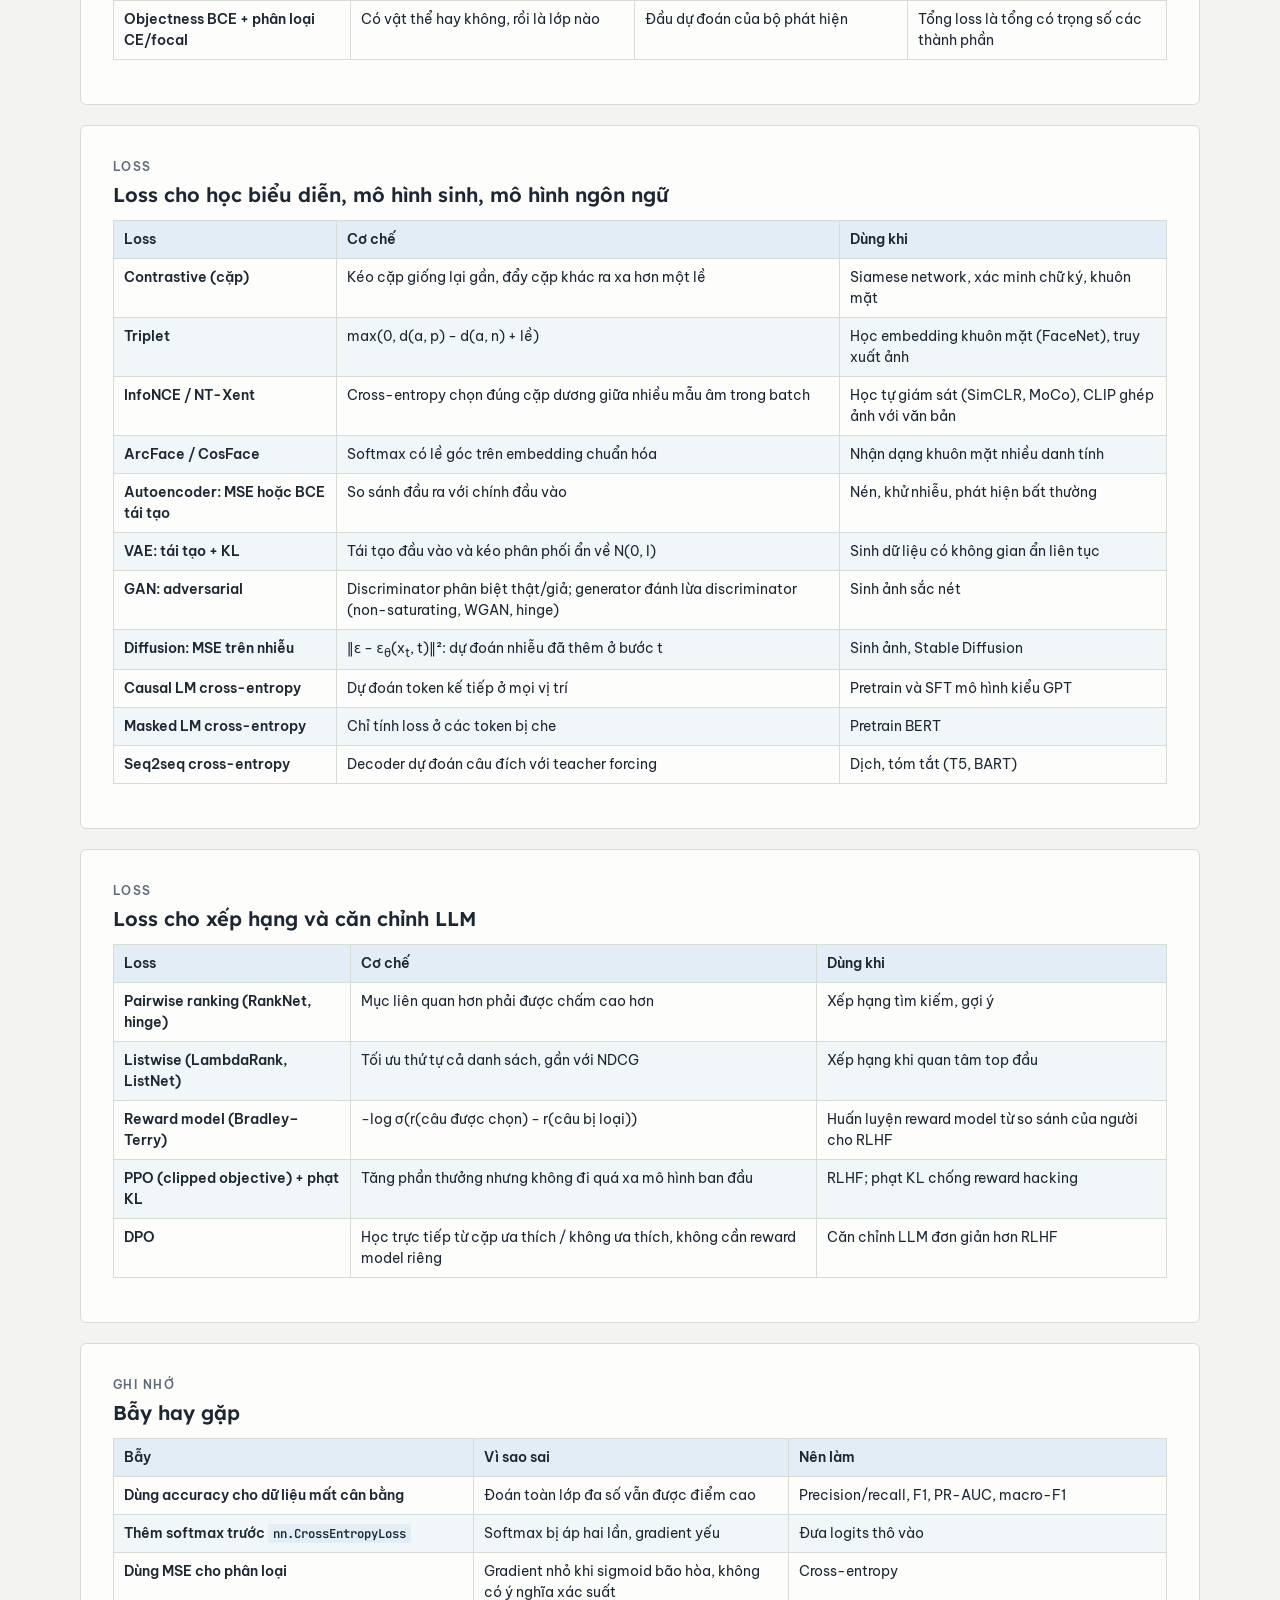
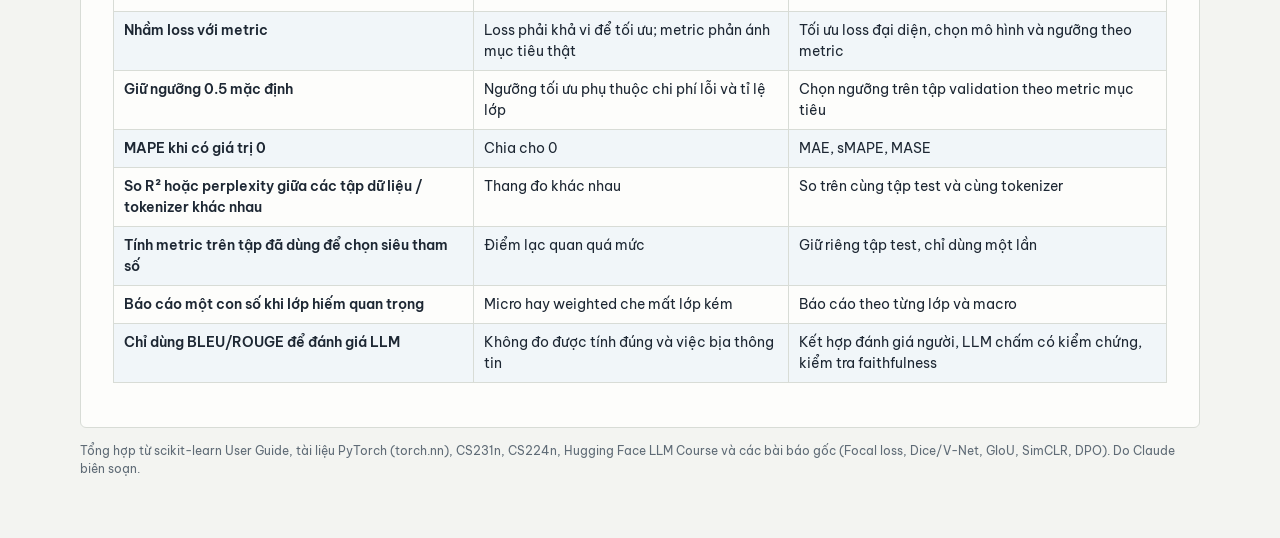
==== commit 28a822ff: "Add practice exam L03 100 new questions: 22 more Hugging Face LLM Course quiz items (datasets, token" ====
--- a/docs/camnang.html
+++ b/docs/camnang.html
@@ -21,6 +21,7 @@
     <a class="exam" href="index.html#006">Mã đề 006</a>
     <a class="exam" href="index.html#L01">Đề luyện 01</a>
     <a class="exam" href="index.html#L02">Đề luyện 02</a>
+    <a class="exam" href="index.html#L03">Đề luyện 03</a>
     <a class="exam" href="tuluan.html">Tự luận</a>
     <a class="exam essay-link" href="camnang.html" aria-current="page">Cẩm nang</a>
   </nav>
